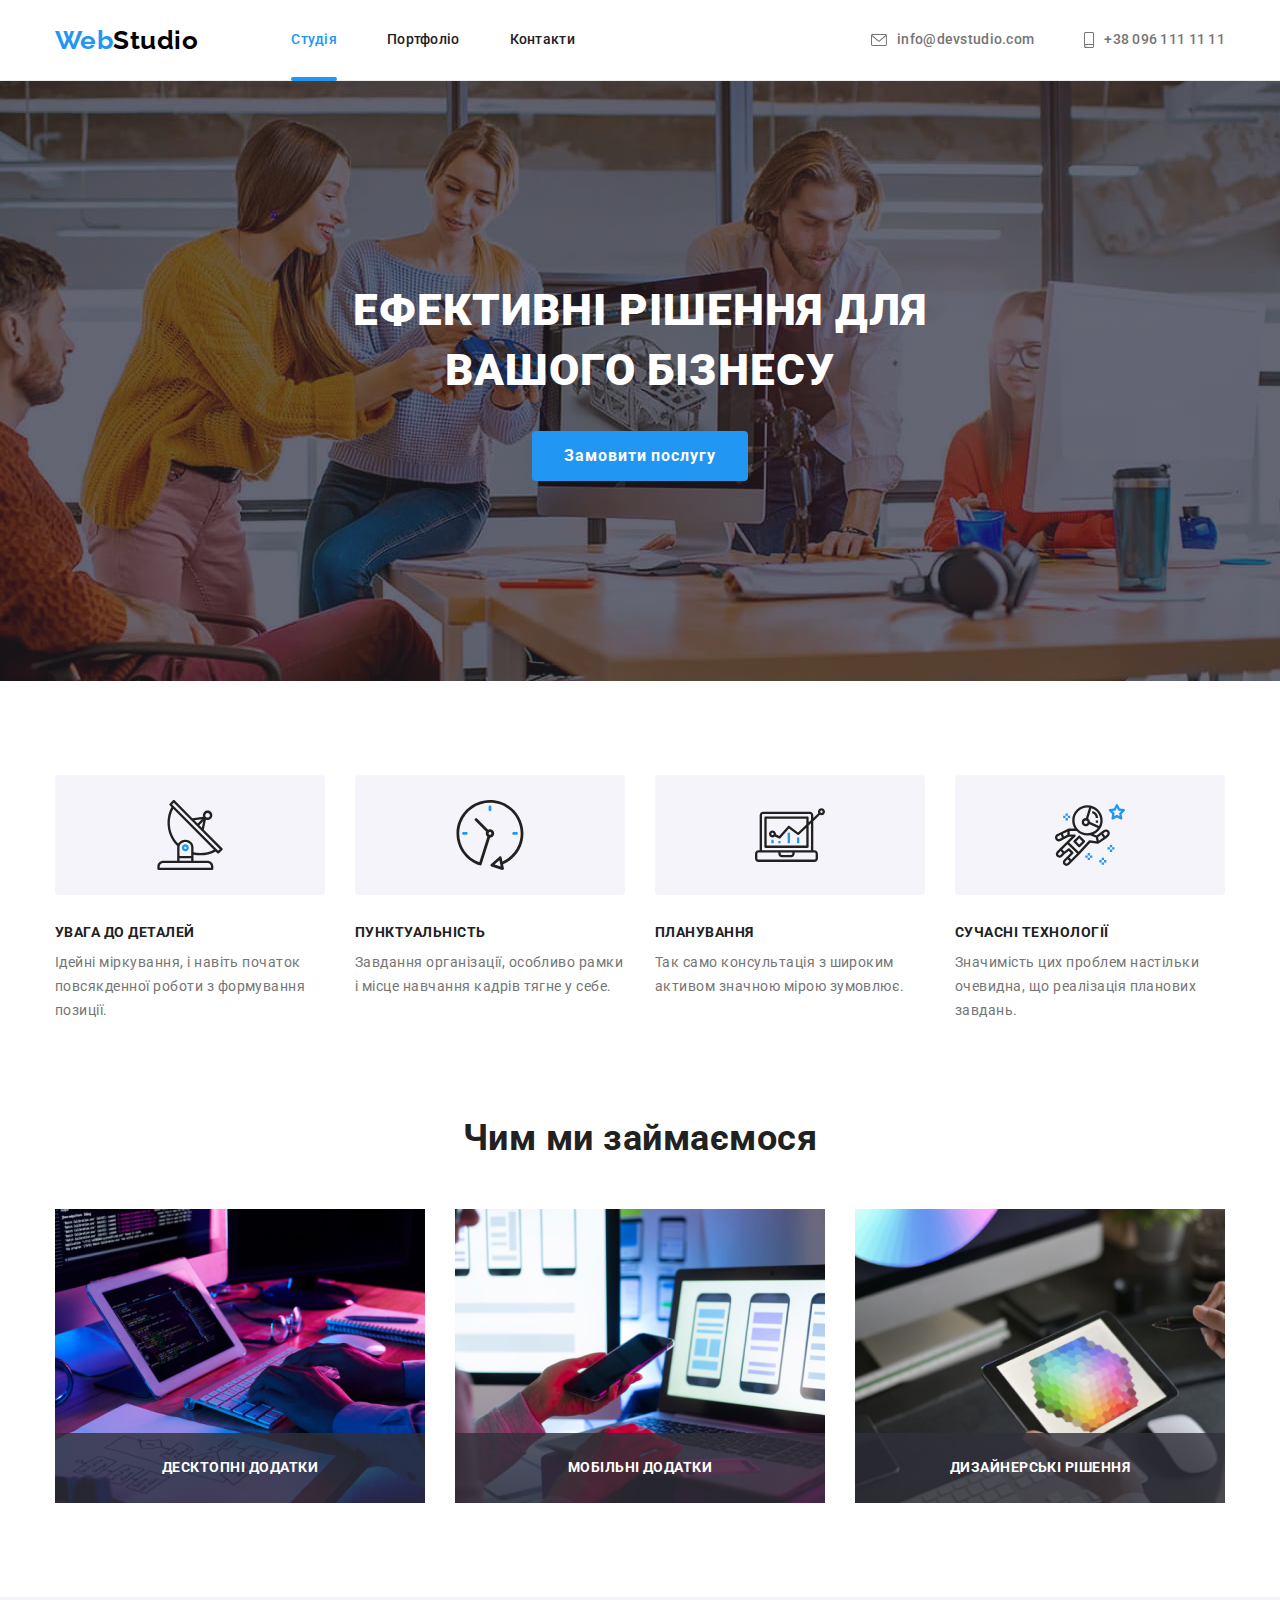
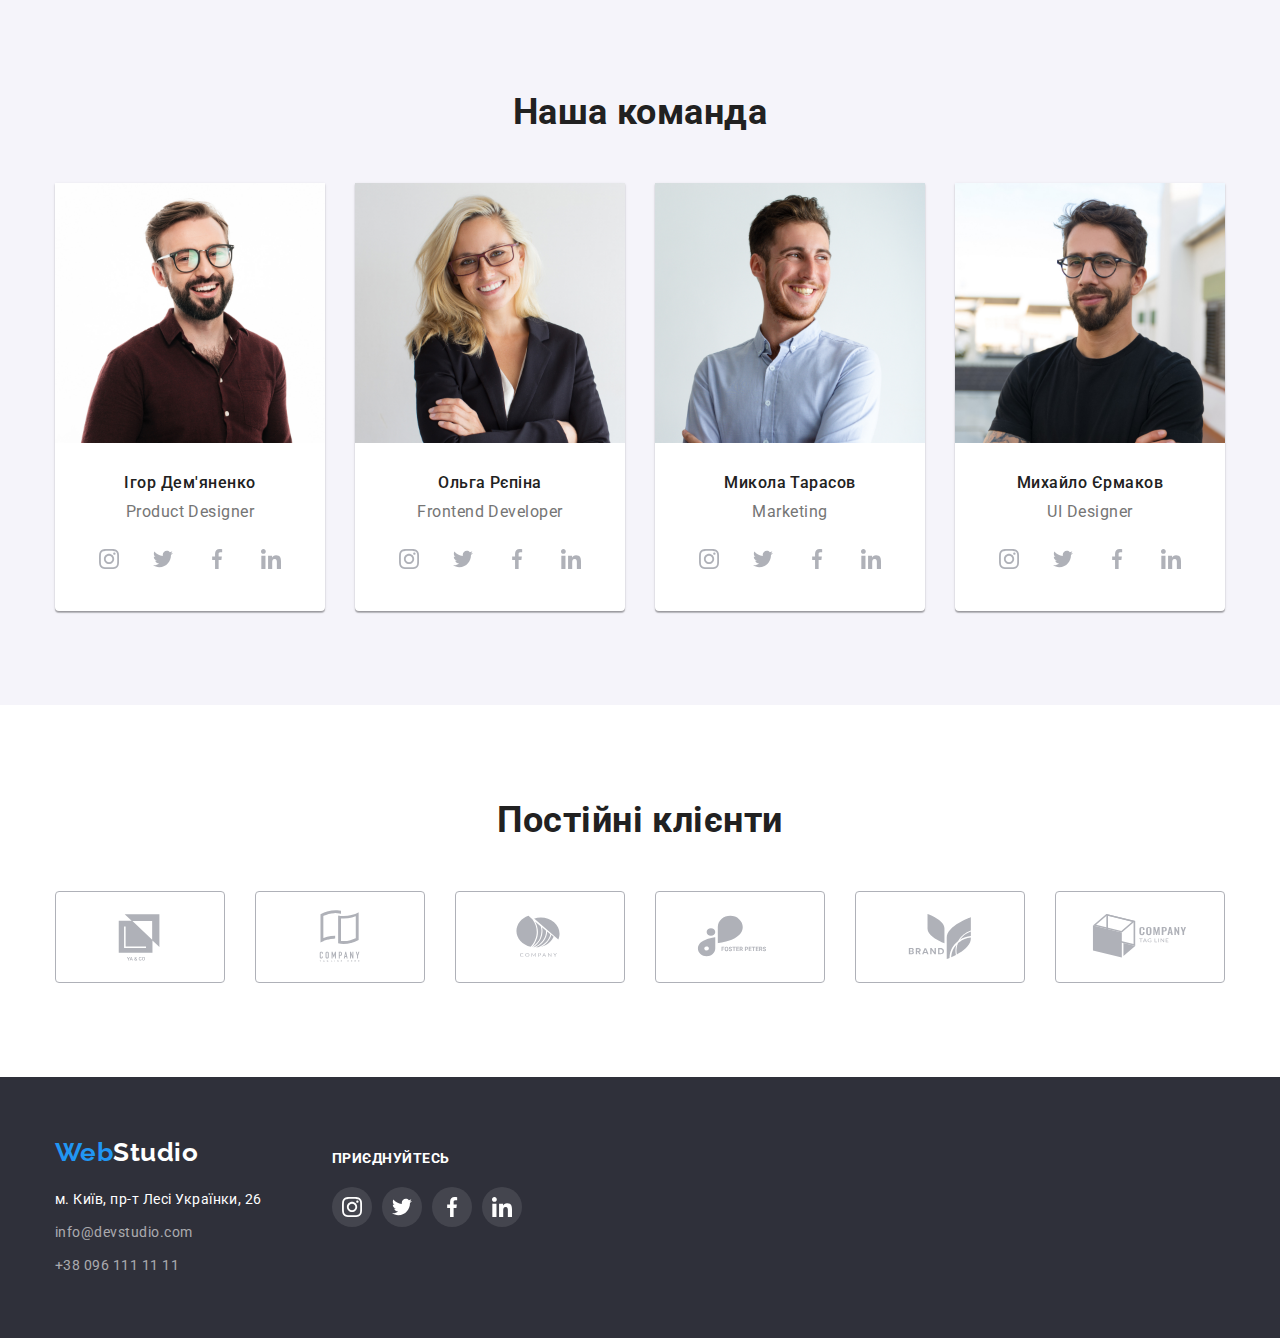
==== index.html @ 643f4c42 "Домашнє завдання 5" ====
<!DOCTYPE html>
<html lang="uk">
  <head>
    <meta charset="UTF-8" />
    <meta http-equiv="X-UA-Compatible" content="IE=edge" />
    <meta name="viewport" content="width=device-width, initial-scale=1.0" />
    <title>WebStudio</title>
    <link rel="preconnect" href="https://fonts.googleapis.com" />
    <link rel="preconnect" href="https://fonts.gstatic.com" crossorigin />
    <link
      href="https://fonts.googleapis.com/css2?family=Raleway:wght@700&family=Roboto:wght@400;500;700;900&display=swap"
      rel="stylesheet"
    />
    <link
      rel="stylesheet"
      href="https://cdnjs.cloudflare.com/ajax/libs/modern-normalize/1.1.0/modern-normalize.min.css"
    />
    <link rel="stylesheet" href="./css/styles.css" />
  </head>
  <body>
    <header class="main">
      <div class="container main-nav">
        <nav class="site-nav">
          <a href="./index.html" class="logo" lang="en">Web<span class="logo-part">Studio</span></a>

          <ul class="list nav">
            <li class="item"><a href="./index.html" class="link current">Студія</a></li>
            <li class="item"><a href="./portfolio.html" class="link">Портфоліо</a></li>
            <li class="item"><a href="" class="link">Контакти</a></li>
          </ul>
        </nav>
        <ul class="list info">
          <li class="item">
            <a href="mailto:" class="link">
              <svg class="icon-info" width="16px" height="12px">
                <use href="./images/symbol-defs.svg#envelope"></use>
              </svg>
              info@devstudio.com</a
            >
          </li>
          <li class="item">
            <a href="tel:" class="link">
              <svg class="icon-info" width="10px" height="16px">
                <use href="./images/symbol-defs.svg#smartphone"></use>
              </svg>
              +38 096 111 11 11</a
            >
          </li>
        </ul>
      </div>
    </header>

    <main>
      <section class="hero">
        <h1 class="title-hero">Ефективні рішення для вашого бізнесу</h1>
        <button type="button" class="primary-button" data-modal-open>Замовити послугу</button>
      </section>

      <div class="backdrop is-hidden" data-modal>
        <div class="modal">
          <div class="button-close">
            <button class="close" type="button" data-modal-close>
              <svg width="18px" height="18px">
                <use href="./images/symbol-defs.svg#close"></use>
              </svg>
            </button>
          </div>
        </div>
      </div>

      <section class="features section">
        <div class="container">
          <h2 class="title visually-hidden">Наші переваги</h2>
          <ul class="list features">
            <li class="item detailes">
              <div class="box-icon">
                <svg class="icon-features" width="70px" height="70px">
                  <use href="./images/symbol-defs.svg#details"></use>
                </svg>
              </div>

              <h3 class="features-title">Увага до деталей</h3>
              <p class="features-text">
                Ідейні міркування, і навіть початок повсякденної роботи з формування позиції.
              </p>
            </li>
            <li class="item punctuality">
              <div class="box-icon">
                <svg class="icon-features" width="70px" height="70px">
                  <use href="./images/symbol-defs.svg#punctuality"></use>
                </svg>
              </div>

              <h3 class="features-title">Пунктуальність</h3>
              <p class="features-text">
                Завдання організації, особливо рамки і місце навчання кадрів тягне у себе.
              </p>
            </li>
            <li class="item planning">
              <div class="box-icon">
                <svg class="icon-features" width="70px" height="70px">
                  <use href="./images/symbol-defs.svg#planning"></use>
                </svg>
              </div>
              <h3 class="features-title">Планування</h3>
              <p class="features-text">
                Так само консультація з широким активом значною мірою зумовлює.
              </p>
            </li>
            <li class="item technology">
              <div class="box-icon">
                <svg class="icon-features" width="70px" height="70px">
                  <use href="./images/symbol-defs.svg#technology"></use>
                </svg>
              </div>
              <h3 class="features-title">Сучасні технології</h3>
              <p class="features-text">
                Значимість цих проблем настільки очевидна, що реалізація планових завдань.
              </p>
            </li>
          </ul>
        </div>
      </section>

      <section class="work section">
        <div class="container">
          <h2 class="title">Чим ми займаємося</h2>
          <ul class="list work">
            <li class="item">
              <img src="./images/box_1.jpg" alt="Десктопні додатки" width="370" />
              <span class="work-text">Десктопні додатки</span>
            </li>
            <li class="item">
              <img src="./images/box_2.jpg" alt="Мобільні додатки" width="370" />
              <span class="work-text">Мобільні додатки</span>
            </li>
            <li class="item">
              <img src="./images/box_3.jpg" alt="Дизайнерські рішення" width="370" />
              <span class="work-text">Дизайнерські рішення</span>
            </li>
          </ul>
        </div>
      </section>

      <section class="team section">
        <div class="container">
          <h2 class="title">Наша команда</h2>
          <ul class="list team">
            <li class="item">
              <img src="./images/ihor.jpg" alt="Фото" width="270" />
              <h3 class="team-title">Ігор Дем'яненко</h3>
              <p lang="en" class="team-text">Product Designer</p>

              <ul class="list network">
                <li class="item-network">
                  <a class="link-network" href=""
                    ><svg class="icon-network" width="20px" height="20px">
                      <use href="./images/symbol-defs.svg#instagram"></use>
                    </svg>
                  </a>
                </li>
                <li class="item-network">
                  <a class="link-network" href=""
                    ><svg class="icon-network" width="20px" height="20px">
                      <use href="./images/symbol-defs.svg#twitter"></use>
                    </svg>
                  </a>
                </li>
                <li class="item-network">
                  <a class="link-network" href=""
                    ><svg class="icon-network" width="20px" height="20px">
                      <use href="./images/symbol-defs.svg#facebook"></use>
                    </svg>
                  </a>
                </li>
                <li class="item-network">
                  <a class="link-network" href=""
                    ><svg class="icon-network" width="20px" height="20px">
                      <use href="./images/symbol-defs.svg#linkedin"></use>
                    </svg>
                  </a>
                </li>
              </ul>
            </li>
            <li class="item">
              <img src="./images/olga.jpg" alt="Фото" width="270" />
              <h3 class="team-title">Ольга Рєпіна</h3>
              <p lang="en" class="team-text">Frontend Developer</p>
              <ul class="list network">
                <li class="item-network">
                  <a class="link-network" href=""
                    ><svg class="icon-network" width="20px" height="20px">
                      <use href="./images/symbol-defs.svg#instagram"></use>
                    </svg>
                  </a>
                </li>
                <li class="item-network">
                  <a class="link-network" href=""
                    ><svg class="icon-network" width="20px" height="20px">
                      <use href="./images/symbol-defs.svg#twitter"></use>
                    </svg>
                  </a>
                </li>
                <li class="item-network">
                  <a class="link-network" href=""
                    ><svg class="icon-network" width="20px" height="20px">
                      <use href="./images/symbol-defs.svg#facebook"></use>
                    </svg>
                  </a>
                </li>
                <li class="item-network">
                  <a class="link-network" href=""
                    ><svg class="icon-network" width="20px" height="20px">
                      <use href="./images/symbol-defs.svg#linkedin"></use>
                    </svg>
                  </a>
                </li>
              </ul>
            </li>
            <li class="item">
              <img src="./images/mykola.jpg" alt="Фото" width="270" />
              <h3 class="team-title">Микола Тарасов</h3>
              <p lang="en" class="team-text">Marketing</p>
              <ul class="list network">
                <li class="item-network">
                  <a class="link-network" href=""
                    ><svg class="icon-network" width="20px" height="20px">
                      <use href="./images/symbol-defs.svg#instagram"></use>
                    </svg>
                  </a>
                </li>
                <li class="item-network">
                  <a class="link-network" href=""
                    ><svg class="icon-network" width="20px" height="20px">
                      <use href="./images/symbol-defs.svg#twitter"></use>
                    </svg>
                  </a>
                </li>
                <li class="item-network">
                  <a class="link-network" href=""
                    ><svg class="icon-network" width="20px" height="20px">
                      <use href="./images/symbol-defs.svg#facebook"></use>
                    </svg>
                  </a>
                </li>
                <li class="item-network">
                  <a class="link-network" href=""
                    ><svg class="icon-network" width="20px" height="20px">
                      <use href="./images/symbol-defs.svg#linkedin"></use>
                    </svg>
                  </a>
                </li>
              </ul>
            </li>
            <li class="item">
              <img src="./images/mikhailo.jpg" alt="Фото" width="270" />
              <h3 class="team-title">Михайло Єрмаков</h3>
              <p lang="en" class="team-text">UI Designer</p>
              <ul class="list network">
                <li class="item-network">
                  <a class="link-network" href=""
                    ><svg class="icon-network" width="20px" height="20px">
                      <use href="./images/symbol-defs.svg#instagram"></use>
                    </svg>
                  </a>
                </li>
                <li class="item-network">
                  <a class="link-network" href=""
                    ><svg class="icon-network" width="20px" height="20px">
                      <use href="./images/symbol-defs.svg#twitter"></use>
                    </svg>
                  </a>
                </li>
                <li class="item-network">
                  <a class="link-network" href=""
                    ><svg class="icon-network" width="20px" height="20px">
                      <use href="./images/symbol-defs.svg#facebook"></use>
                    </svg>
                  </a>
                </li>
                <li class="item-network">
                  <a class="link-network" href=""
                    ><svg class="icon-network" width="20px" height="20px">
                      <use href="./images/symbol-defs.svg#linkedin"></use>
                    </svg>
                  </a>
                </li>
              </ul>
            </li>
          </ul>
        </div>
      </section>

      <section class="clients section">
        <div class="container">
          <h2 class="title">Постійні клієнти</h2>
          <ul class="list clients">
            <li class="item clients">
              <a href="" class="link clients">
                <svg class="icon-client" width="106px" height="60px">
                  <use href="./images/symbol-defs.svg#logo-ya"></use></svg
              ></a>
            </li>
            <li class="item clients">
              <a href="" class="link clients">
                <svg class="icon-client" width="106px" height="60px">
                  <use href="./images/symbol-defs.svg#logo-tag"></use></svg
              ></a>
            </li>
            <li class="item clients">
              <a href="" class="link clients">
                <svg class="icon-client" width="106px" height="60px">
                  <use href="./images/symbol-defs.svg#logo-company"></use></svg
              ></a>
            </li>
            <li class="item clients">
              <a href="" class="link clients">
                <svg class="icon-client" width="106px" height="60px">
                  <use href="./images/symbol-defs.svg#logo-foster"></use></svg
              ></a>
            </li>
            <li class="item clients">
              <a href="" class="link clients">
                <svg class="icon-client" width="106px" height="60px">
                  <use href="./images/symbol-defs.svg#logo-brand"></use></svg
              ></a>
            </li>
            <li class="item clients">
              <a href="" class="link clients">
                <svg class="icon-client" width="106px" height="60px">
                  <use href="./images/symbol-defs.svg#logo-comp-tag"></use></svg
              ></a>
            </li>
          </ul>
        </div>
      </section>
    </main>

    <footer class="page-footer">
      <div class="container">
        <div class="footer-container">
          <div class="adress-container">
            <div class="box">
              <a href="./index.html" class="logo" lang="en"
                >Web<span class="logo-footer">Studio</span></a
              >
            </div>
            <address>
              <ul class="list adress">
                <li class="item">
                  <a
                    href="https://goo.gl/maps/CPtrU1FHBa2aNyZL9"
                    target="_blank"
                    rel="noopener noreferrer nofollow"
                    class="link-adress"
                    >м. Київ, пр-т Лесі Українки, 26
                  </a>
                </li>
                <li class="item">
                  <a href="mailto:" class="link-footer">info@devstudio.com</a>
                </li>
                <li class="item">
                  <a href="tel:" class="link-footer tel">+38 096 111 11 11</a>
                </li>
              </ul>
            </address>
          </div>

          <div class="join-container">
            <span class="join-text">Приєднуйтесь</span>

            <ul class="list join">
              <li class="item-join">
                <a class="link-join" href=""
                  ><svg class="icon-join" width="20px" height="20px">
                    <use href="./images/symbol-defs.svg#instagram"></use>
                  </svg>
                </a>
              </li>
              <li class="item-join">
                <a class="link-join" href=""
                  ><svg class="icon-join" width="20px" height="20px">
                    <use href="./images/symbol-defs.svg#twitter"></use>
                  </svg>
                </a>
              </li>
              <li class="item-join">
                <a class="link-join" href=""
                  ><svg class="icon-join" width="20px" height="20px">
                    <use href="./images/symbol-defs.svg#facebook"></use>
                  </svg>
                </a>
              </li>
              <li class="item-join">
                <a class="link-join" href=""
                  ><svg class="icon-join" width="20px" height="20px">
                    <use href="./images/symbol-defs.svg#linkedin"></use>
                  </svg>
                </a>
              </li>
            </ul>
          </div>
        </div>
      </div>
    </footer>
    <script src="./js/modal.js"></script>
  </body>
</html>
---- css/styles.css ----
:root {
  --prymary-text-color: #757575;
  --title-text-color: #212121;
  --accent-color: #2196f3;
  --white-text-color: #ffffff;
  --prymary-background-color: #ffffff;
  --dark-background-color: #2f303a;
  --team-background-color: #f5f4fa;
  --hero-background-color: #c4c4c4;
  --logo-color: #afb1b8;
}

body {
  background-color: var(--prymary-background-color);
  color: var(--prymary-text-color);
  font-family: Roboto, sans-serif;
  letter-spacing: 0.03em;
}
h1,
h2,
h3,
p,
ul {
  margin: 0;
  padding: 0;
}

img {
  display: block;
  max-width: 100%;
  height: auto;
}

.list {
  list-style: none;
  padding: 0;
  margin: 0;
}

.container {
  width: 1200px;
  padding-left: 15px;
  padding-right: 15px;
  margin-left: auto;
  margin-right: auto;
}

.visually-hidden {
  position: absolute;
  white-space: nowrap;
  width: 1px;
  height: 1px;
  overflow: hidden;
  border: 0;
  padding: 0;
  clip: rect(0 0 0 0);
  clip-path: inset(50%);
  margin: -1px;
}
.link {
  text-decoration: none;
}

/* Header */

.main {
  border-bottom: 1px solid #ececec;
}

.logo,
.logo-part,
.logo-footer {
  font-family: Raleway, sans-serif;
  font-weight: 700;
  font-size: 26px;
  line-height: 1.19;
  text-decoration: none;
}

.logo {
  color: var(--accent-color);
}

.logo-part {
  color: #000000;
}

.container.main-nav {
  display: flex;
  align-items: center;
  justify-content: space-between;
}

.site-nav {
  display: flex;
  align-items: center;
}

.section {
  padding-top: 94px;
  padding-bottom: 94px;
}

.list.nav {
  display: flex;
  margin-left: 93px;
}

.list.nav .item:not(:last-child) {
  margin-right: 50px;
}

.list.nav .link {
  display: block;
  padding-top: 32px;
  padding-bottom: 32px;
}

.list.info {
  display: flex;
}

.list.info .item + .item {
  margin-left: 50px;
}

.list.info .link {
  display: inline-flex;
  align-items: center;
  padding-top: 32px;
  padding-bottom: 32px;
  color: var(--prymary-text-color);
}

.site-nav .link,
.info .link {
  letter-spacing: 0.02em;
  font-weight: 500;
  font-size: 14px;
  line-height: 1.14;
  transition: color 250ms cubic-bezier(0.4, 0, 0.2, 1);
}

.site-nav .link {
  display: flex;
  color: var(--title-text-color);
  align-items: center;
}

.site-nav .link:hover,
.site-nav .link:focus {
  color: var(--accent-color);
}

.site-nav .link.current {
  color: var(--accent-color);
}

.list.nav > .item {
  position: relative;
}
.link.current::after {
  content: '';
  position: absolute;
  width: 100%;
  height: 4px;
  left: 0;
  bottom: -1px;
  background: #2196f3;
  border-radius: 2px;
}

.info .link:hover,
.info .link:focus {
  color: var(--accent-color);
}
.icon-info {
  margin-right: 10px;
  fill: #757575;
  fill: currentColor;
}

/* Hero */

.hero {
  height: 600px;
  max-width: 1600px;
  margin-left: auto;
  margin-right: auto;
  padding-top: 200px;
  padding-bottom: 200px;
  background-color: var(--hero-background-color);
  background-image: linear-gradient(to right, rgba(47, 48, 58, 0.4), rgba(47, 48, 58, 0.4)),
    url(../images/solutions.jpg);
  background-size: cover;
  background-repeat: no-repeat;
  background-position: center;
  background-color: var(--hero-background-color);

  color: var(--white-text-color);
  letter-spacing: 0.06em;
  text-align: center;
}

.title-hero {
  width: 696px;
  margin: 0 auto 30px;

  font-weight: 900;
  font-size: 44px;
  line-height: 1.36;
  text-transform: uppercase;
}

.primary-button {
  min-width: 216px;
  padding: 10px 32px;

  display: inline-block;
  background-color: var(--accent-color);
  color: var(--white-text-color);
  font-family: Roboto;
  letter-spacing: 0.06em;
  font-weight: 700;
  font-size: 16px;
  line-height: 1.88;
  cursor: pointer;
  align-items: center;
  border-radius: 4px;
  border: none;
  transition: background-color 250ms cubic-bezier(0.4, 0, 0.2, 1);
}

.primary-button:hover,
.primary-button:focus {
  background-color: #188ce8;
}
/* Модальне вікно */
.backdrop {
  position: fixed;
  top: 0;
  left: 0;
  width: 100%;
  height: 100%;

  background: rgba(0, 0, 0, 0.2);
  z-index: 1;

  opacity: 1;
  transition: opacity 250ms cubic-bezier(0.4, 0, 0.2, 1);
}

.backdrop.is-hidden {
  opacity: 0;
  pointer-events: none;
  visibility: hidden;
}
.modal {
  position: absolute;
  width: 528px;
  height: 581px;
  top: 50%;
  left: 50%;

  background: var(--prymary-background-color);
  box-shadow: 0px 1px 3px rgba(0, 0, 0, 0.12), 0px 1px 1px rgba(0, 0, 0, 0.14),
    0px 2px 1px rgba(0, 0, 0, 0.2);
  border-radius: 4px;

  transform: translate(-50%, -50%) scale(1);
  transition: transform 250ms cubic-bezier(0.4, 0, 0.2, 1);
}

.backdrop.is-hidden .modal {
  transform: translate(-50%, -50%) scale(0.7);
}

.button-close {
  display: flex;
  justify-content: flex-end;
  margin-top: 8px;

  margin-right: 8px;
}
.close {
  display: flex;
  align-items: center;
  justify-content: center;
  width: 30px;
  height: 30px;
  background: var(--prymary-background-color);
  border: 1px solid rgba(0, 0, 0, 0.1);
  border-radius: 50%;
}

/* Наші переваги */

.box-icon {
  display: flex;
  align-items: center;
  justify-content: center;
  width: 270px;
  height: 120px;

  margin-bottom: 30px;
  background: var(--team-background-color);
  border-radius: 4px;
}

.features.section {
  padding-bottom: 0;
}

.list.features {
  display: flex;
}
.list.features .item:not(:last-child) {
  margin-right: 30px;
}

.title {
  margin-top: 0;
  margin-bottom: 50px;

  color: var(--title-text-color);
  font-size: 36px;
  line-height: 1.17;
  text-align: center;
}

.features-title {
  margin-top: 0;
  margin-bottom: 10px;

  color: var(--title-text-color);
  font-size: 14px;
  line-height: 1.14;
  text-transform: uppercase;
}

.features-text {
  margin: 0;

  color: var(--prymary-text-color);
  font-size: 14px;
  line-height: 1.71;
}

/* Чим ми займаємося */

.list.work {
  display: flex;
}

.list.work .item {
  display: flex;
  position: relative;
}

.list.work .item:not(:last-child) {
  margin-right: 30px;
}

.work-text {
  display: flex;
  align-items: center;
  justify-content: center;

  position: absolute;
  height: 70px;
  width: 100%;
  background: rgba(47, 48, 58, 0.8);
  bottom: 0;

  font-weight: 700;
  font-size: 14px;
  line-height: 1.14;
  text-align: center;
  text-transform: uppercase;
  color: var(--white-text-color);
}

/* Наша команда */

.team {
  background-color: var(--team-background-color);
}

.team-title {
  padding-top: 30px;
  margin-bottom: 10px;

  color: var(--title-text-color);
  font-weight: 500;
  font-size: 16px;
  line-height: 1.19;
  text-align: center;
}

.team-text {
  margin-bottom: 16px;

  color: var(--prymary-text-color);
  font-size: 16px;
  line-height: 1.19;
  text-align: center;
}

.list.team {
  display: flex;
}

.list.team .item {
  background-color: var(--prymary-background-color);
  box-shadow: 0px 1px 3px rgba(0, 0, 0, 0.12), 0px 1px 1px rgba(0, 0, 0, 0.14),
    0px 2px 1px rgba(0, 0, 0, 0.2);
  border-radius: 0px 0px 4px 4px;
}

.list.team .item:not(:last-child) {
  margin-right: 30px;
}
.list.network {
  display: flex;
  justify-content: center;
  align-items: center;
  padding-bottom: 30px;
}
.link-network {
  display: flex;
  align-items: center;
  justify-content: center;
  width: 44px;
  height: 44px;
  fill: var(--logo-color);
  border-radius: 50%;
  transition: background-color 250ms cubic-bezier(0.4, 0, 0.2, 1),
    fill 250ms cubic-bezier(0.4, 0, 0.2, 1);
}

.link-network:hover,
.link-network:focus {
  background-color: var(--accent-color);
  fill: var(--prymary-background-color);
}

.item-network:not(:last-child) {
  margin-right: 10px;
}

/* Постійні клієнти */

.list.clients {
  display: flex;
  justify-content: space-between;
  align-items: center;
}

.link.clients {
  display: flex;
  align-items: center;
  justify-content: center;
  width: 170px;
  height: 92px;
  border-radius: 4px;
  border: 1px solid #afb1b8;
  fill: #afb1b8;
  transition: border-color 250ms cubic-bezier(0.4, 0, 0.2, 1),
    fill 250ms cubic-bezier(0.4, 0, 0.2, 1);
}

.link.clients:hover,
.link.clients:focus {
  border-color: var(--accent-color);
  fill: var(--accent-color);
}

.item.clients:not(:last-child) {
  margin-right: 30px;
}

/* Футер */

.box {
  margin-bottom: 20px;
}

.page-footer {
  background-color: var(--dark-background-color);
  padding-bottom: 60px;
  padding-top: 60px;
}

.logo-footer {
  color: #ffffff;
  font-family: Raleway, sans-serif;
}

.link-adress {
  color: #ffffff;
  font-style: normal;
  text-decoration: none;
  font-size: 14px;
  line-height: 1.71;
  transition: color 250ms cubic-bezier(0.4, 0, 0.2, 1);
}

.link-adress:hover,
.link-adress:focus {
  color: var(--accent-color);
}

.link-footer {
  color: rgba(255, 255, 255, 0.6);
  font-style: normal;
  text-decoration: none;
  font-size: 14px;
  line-height: 1.71;
  transition: color 250ms cubic-bezier(0.4, 0, 0.2, 1);
}

.link-footer:hover,
.link-footer:focus {
  color: var(--accent-color);
}
.list.adress > .item {
  margin-bottom: 9px;
}

.list.adress > .item:last-child {
  margin-bottom: 0;
}

.footer-container {
  display: flex;
}
.adress-container {
  margin-right: 70px;
}

.join-container {
  padding-top: 12px;
}
.join-text {
  display: inline-block;
  margin-bottom: 20px;
  line-height: 1.14;
  font-weight: 700;
  font-size: 14px;

  text-transform: uppercase;
  color: var(--white-text-color);
}
.list.join {
  display: flex;
  justify-content: space-between;
}

.link-join {
  display: flex;
  align-items: center;
  justify-content: center;
  width: 40px;
  height: 40px;
  background-color: rgba(255, 255, 255, 0.1);
  border-radius: 50%;
  transition: background-color 250ms cubic-bezier(0.4, 0, 0.2, 1);
}

.link-join:hover,
.link-join:focus {
  background-color: var(--accent-color);
}
.item-join:not(:last-child) {
  margin-right: 10px;
}

.icon-join {
  fill: var(--prymary-background-color);
}
/* Портфоліо*/

.portfolio-button {
  padding: 6px 22px;
  color: var(--title-text-color);
  background-color: var(--team-background-color);
  font-family: Roboto;
  font-weight: 500;
  font-size: 16px;
  line-height: 1.62;
  letter-spacing: 0.03em;
  cursor: pointer;
  border-radius: 4px;
  border: 1px solid transparent;
  text-align: center;
  transition: background-color 250ms cubic-bezier(0.4, 0, 0.2, 1),
    color 250ms cubic-bezier(0.4, 0, 0.2, 1), box-shadow 250ms cubic-bezier(0.4, 0, 0.2, 1);
}

.portfolio-button:hover,
.portfolio-button:focus {
  color: var(--white-text-color);
  background-color: var(--accent-color);
  box-shadow: 0px 3px 1px rgba(0, 0, 0, 0.1), 0px 1px 2px rgba(0, 0, 0, 0.08),
    0px 2px 2px rgba(0, 0, 0, 0.12);
}

.portfolio-button.all {
  padding: 6px 25px;
}

.thumb-portfolio {
  position: relative;
  overflow: hidden;
}

.overlay {
  position: absolute;
  top: 0;
  left: 0;
  width: 100%;
  height: 100%;

  background-color: rgba(33, 150, 243, 0.9);

  transform: translateY(101%);
  transition: transform 250ms cubic-bezier(0.4, 0, 0.2, 1);
}

.overlay-text {
  position: absolute;
  top: 0;
  left: 0;
  width: 100%;
  height: 100%;

  padding: 63px 24px;
  font-weight: 400;
  font-size: 18px;
  line-height: 1.56;

  color: var(--white-text-color);
}

.link-portfolio:hover .overlay {
  transform: translateY(0);
}

.portfolio-title {
  margin-bottom: 4px;

  color: var(--title-text-color);
  letter-spacing: 0.06em;
  font-size: 18px;
  line-height: 2;
}
.portfolio-text {
  color: var(--prymary-text-color);
  font-size: 16px;
  line-height: 1.88;
}

.list.button {
  display: flex;
  justify-content: center;
  margin-bottom: 50px;
}

.list.button .item:not(:last-child) {
  margin-right: 8px;
}

.list.sample {
  display: flex;
  flex-wrap: wrap;
}

.list.sample > .item {
  display: flex;
  margin-right: 30px;
  margin-bottom: 30px;
}

.list.sample > .item:nth-child(3n) {
  margin-right: 0;
}

.list.sample > .item:nth-last-child(-n + 3) {
  margin-bottom: 0;
}

.container-card {
  padding: 20px 24px;
  border-bottom: 1px solid #eeeeee;
  border-left: 1px solid #eeeeee;
  border-right: 1px solid #eeeeee;
}

.link-portfolio {
  transition: box-shadow 250ms cubic-bezier(0.4, 0, 0.2, 1);
}

.link-portfolio:hover,
.link-portfolio:focus {
  box-shadow: 0px 1px 1px rgba(0, 0, 0, 0.12), 0px 4px 4px rgba(0, 0, 0, 0.06),
    1px 4px 6px rgba(0, 0, 0, 0.16);
}
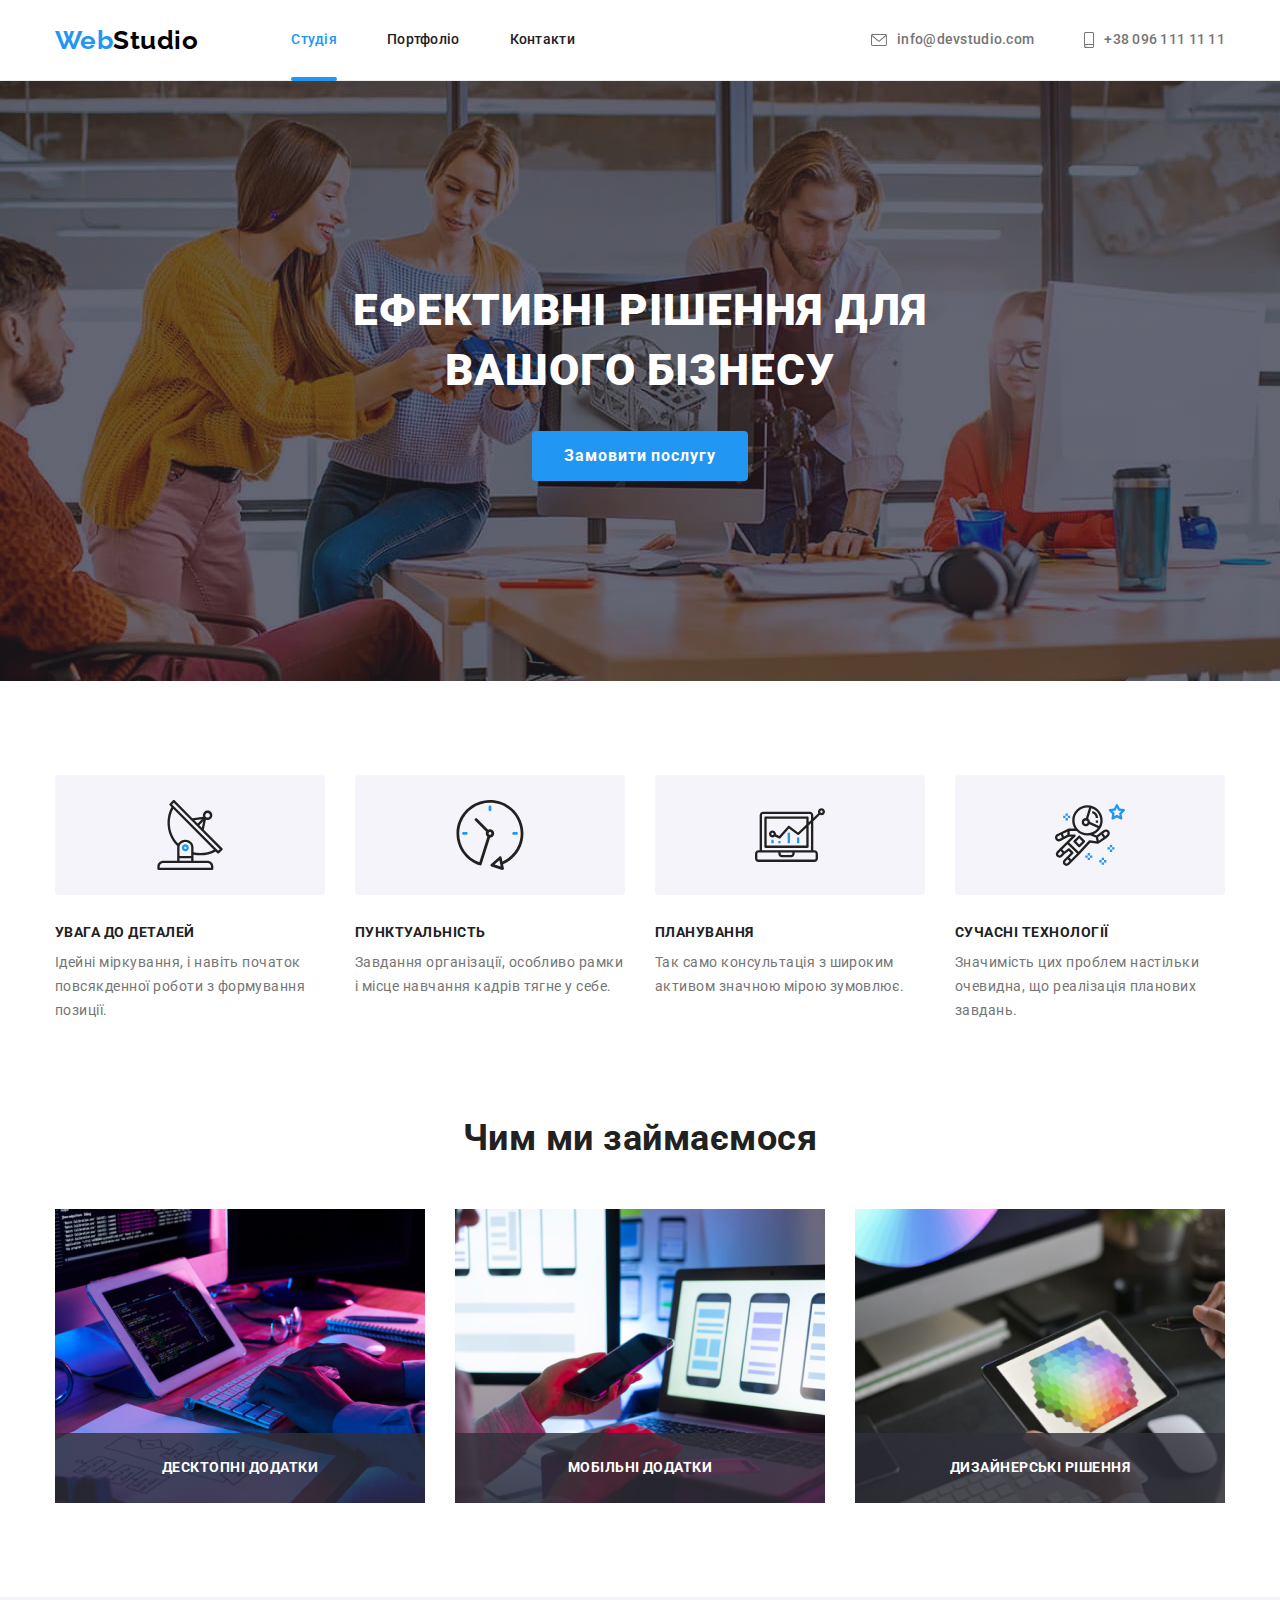
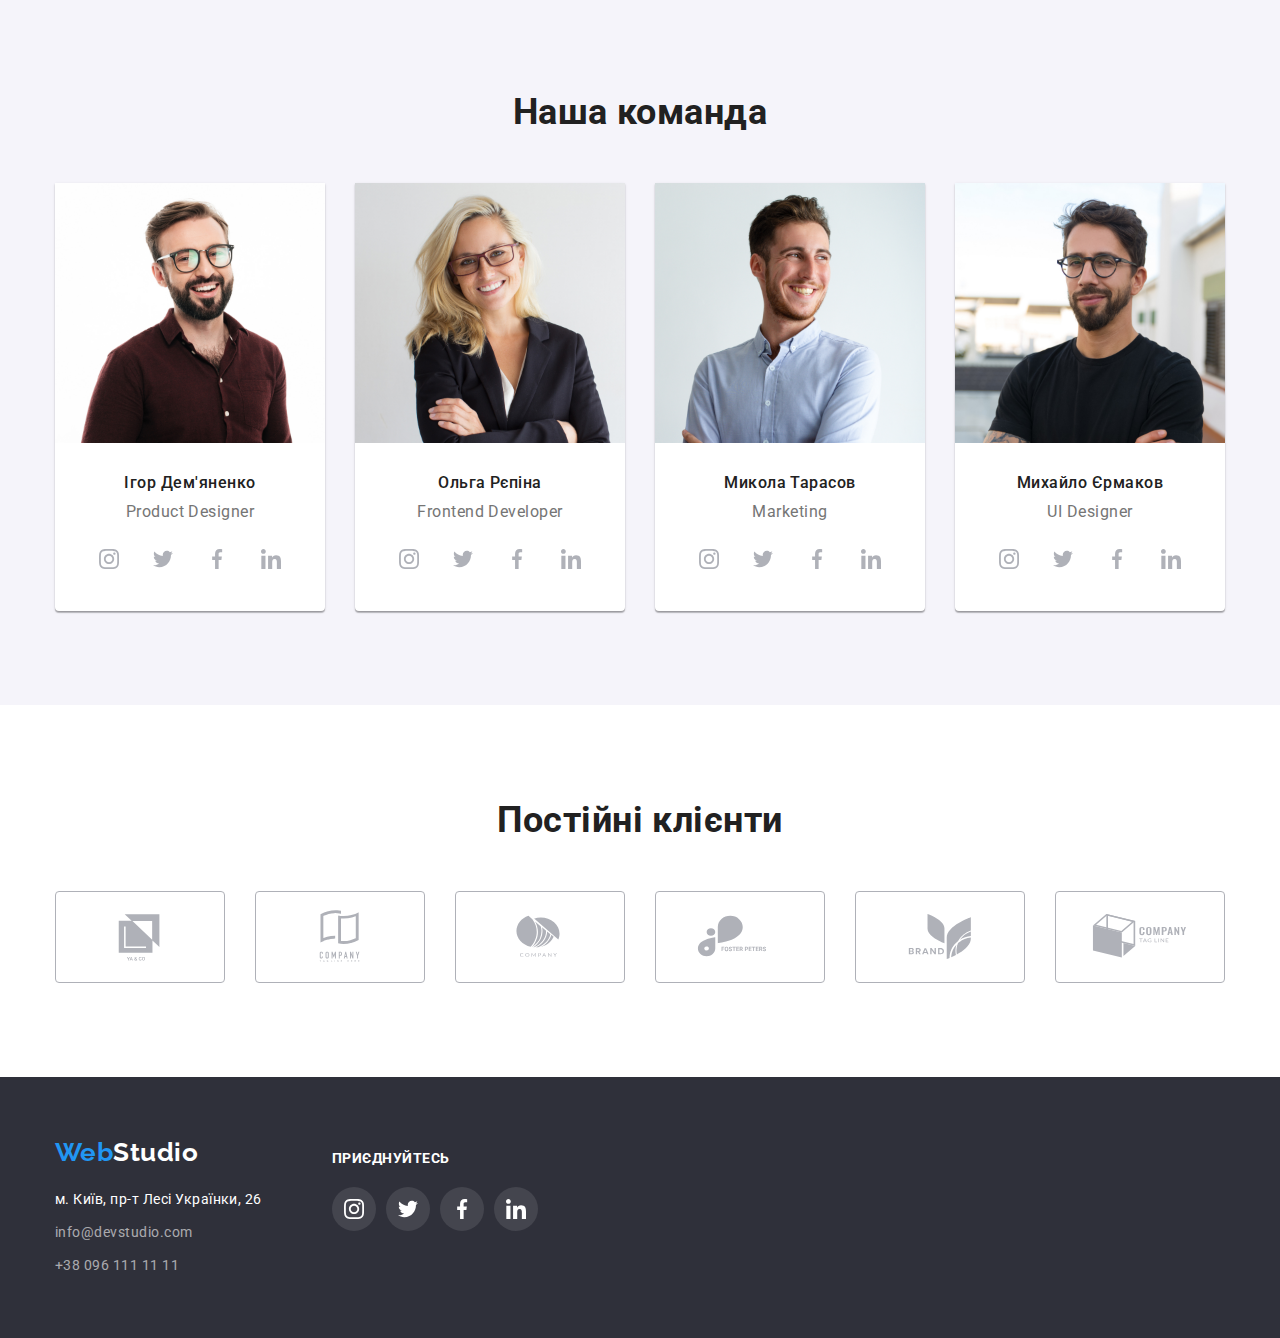
==== commit 3c3f5721: "Виправлення" ====
--- a/index.html
+++ b/index.html
@@ -26,7 +26,7 @@
           <ul class="list nav">
             <li class="item"><a href="./index.html" class="link current">Студія</a></li>
             <li class="item"><a href="./portfolio.html" class="link">Портфоліо</a></li>
-            <li class="item"><a href="" class="link">Контакти</a></li>
+            <li class="item"><a href="#" class="link">Контакти</a></li>
           </ul>
         </nav>
         <ul class="list info">
@@ -153,28 +153,28 @@
 
               <ul class="list network">
                 <li class="item-network">
-                  <a class="link-network" href=""
+                  <a class="link-network" href="#"
                     ><svg class="icon-network" width="20px" height="20px">
                       <use href="./images/symbol-defs.svg#instagram"></use>
                     </svg>
                   </a>
                 </li>
                 <li class="item-network">
-                  <a class="link-network" href=""
+                  <a class="link-network" href="#"
                     ><svg class="icon-network" width="20px" height="20px">
                       <use href="./images/symbol-defs.svg#twitter"></use>
                     </svg>
                   </a>
                 </li>
                 <li class="item-network">
-                  <a class="link-network" href=""
+                  <a class="link-network" href="#"
                     ><svg class="icon-network" width="20px" height="20px">
                       <use href="./images/symbol-defs.svg#facebook"></use>
                     </svg>
                   </a>
                 </li>
                 <li class="item-network">
-                  <a class="link-network" href=""
+                  <a class="link-network" href="#"
                     ><svg class="icon-network" width="20px" height="20px">
                       <use href="./images/symbol-defs.svg#linkedin"></use>
                     </svg>
@@ -188,28 +188,28 @@
               <p lang="en" class="team-text">Frontend Developer</p>
               <ul class="list network">
                 <li class="item-network">
-                  <a class="link-network" href=""
+                  <a class="link-network" href="#"
                     ><svg class="icon-network" width="20px" height="20px">
                       <use href="./images/symbol-defs.svg#instagram"></use>
                     </svg>
                   </a>
                 </li>
                 <li class="item-network">
-                  <a class="link-network" href=""
+                  <a class="link-network" href="#"
                     ><svg class="icon-network" width="20px" height="20px">
                       <use href="./images/symbol-defs.svg#twitter"></use>
                     </svg>
                   </a>
                 </li>
                 <li class="item-network">
-                  <a class="link-network" href=""
+                  <a class="link-network" href="#"
                     ><svg class="icon-network" width="20px" height="20px">
                       <use href="./images/symbol-defs.svg#facebook"></use>
                     </svg>
                   </a>
                 </li>
                 <li class="item-network">
-                  <a class="link-network" href=""
+                  <a class="link-network" href="#"
                     ><svg class="icon-network" width="20px" height="20px">
                       <use href="./images/symbol-defs.svg#linkedin"></use>
                     </svg>
@@ -223,28 +223,28 @@
               <p lang="en" class="team-text">Marketing</p>
               <ul class="list network">
                 <li class="item-network">
-                  <a class="link-network" href=""
+                  <a class="link-network" href="#"
                     ><svg class="icon-network" width="20px" height="20px">
                       <use href="./images/symbol-defs.svg#instagram"></use>
                     </svg>
                   </a>
                 </li>
                 <li class="item-network">
-                  <a class="link-network" href=""
+                  <a class="link-network" href="#"
                     ><svg class="icon-network" width="20px" height="20px">
                       <use href="./images/symbol-defs.svg#twitter"></use>
                     </svg>
                   </a>
                 </li>
                 <li class="item-network">
-                  <a class="link-network" href=""
+                  <a class="link-network" href="#"
                     ><svg class="icon-network" width="20px" height="20px">
                       <use href="./images/symbol-defs.svg#facebook"></use>
                     </svg>
                   </a>
                 </li>
                 <li class="item-network">
-                  <a class="link-network" href=""
+                  <a class="link-network" href="#"
                     ><svg class="icon-network" width="20px" height="20px">
                       <use href="./images/symbol-defs.svg#linkedin"></use>
                     </svg>
@@ -258,28 +258,28 @@
               <p lang="en" class="team-text">UI Designer</p>
               <ul class="list network">
                 <li class="item-network">
-                  <a class="link-network" href=""
+                  <a class="link-network" href="#"
                     ><svg class="icon-network" width="20px" height="20px">
                       <use href="./images/symbol-defs.svg#instagram"></use>
                     </svg>
                   </a>
                 </li>
                 <li class="item-network">
-                  <a class="link-network" href=""
+                  <a class="link-network" href="#"
                     ><svg class="icon-network" width="20px" height="20px">
                       <use href="./images/symbol-defs.svg#twitter"></use>
                     </svg>
                   </a>
                 </li>
                 <li class="item-network">
-                  <a class="link-network" href=""
+                  <a class="link-network" href="#"
                     ><svg class="icon-network" width="20px" height="20px">
                       <use href="./images/symbol-defs.svg#facebook"></use>
                     </svg>
                   </a>
                 </li>
                 <li class="item-network">
-                  <a class="link-network" href=""
+                  <a class="link-network" href="#"
                     ><svg class="icon-network" width="20px" height="20px">
                       <use href="./images/symbol-defs.svg#linkedin"></use>
                     </svg>
@@ -296,37 +296,37 @@
           <h2 class="title">Постійні клієнти</h2>
           <ul class="list clients">
             <li class="item clients">
-              <a href="" class="link clients">
+              <a href="#" class="link clients">
                 <svg class="icon-client" width="106px" height="60px">
                   <use href="./images/symbol-defs.svg#logo-ya"></use></svg
               ></a>
             </li>
             <li class="item clients">
-              <a href="" class="link clients">
+              <a href="#" class="link clients">
                 <svg class="icon-client" width="106px" height="60px">
                   <use href="./images/symbol-defs.svg#logo-tag"></use></svg
               ></a>
             </li>
             <li class="item clients">
-              <a href="" class="link clients">
+              <a href="#" class="link clients">
                 <svg class="icon-client" width="106px" height="60px">
                   <use href="./images/symbol-defs.svg#logo-company"></use></svg
               ></a>
             </li>
             <li class="item clients">
-              <a href="" class="link clients">
+              <a href="#" class="link clients">
                 <svg class="icon-client" width="106px" height="60px">
                   <use href="./images/symbol-defs.svg#logo-foster"></use></svg
               ></a>
             </li>
             <li class="item clients">
-              <a href="" class="link clients">
+              <a href="#" class="link clients">
                 <svg class="icon-client" width="106px" height="60px">
                   <use href="./images/symbol-defs.svg#logo-brand"></use></svg
               ></a>
             </li>
             <li class="item clients">
-              <a href="" class="link clients">
+              <a href="#" class="link clients">
                 <svg class="icon-client" width="106px" height="60px">
                   <use href="./images/symbol-defs.svg#logo-comp-tag"></use></svg
               ></a>
@@ -371,28 +371,28 @@
 
             <ul class="list join">
               <li class="item-join">
-                <a class="link-join" href=""
+                <a class="link-join" href="#"
                   ><svg class="icon-join" width="20px" height="20px">
                     <use href="./images/symbol-defs.svg#instagram"></use>
                   </svg>
                 </a>
               </li>
               <li class="item-join">
-                <a class="link-join" href=""
+                <a class="link-join" href="#"
                   ><svg class="icon-join" width="20px" height="20px">
                     <use href="./images/symbol-defs.svg#twitter"></use>
                   </svg>
                 </a>
               </li>
               <li class="item-join">
-                <a class="link-join" href=""
+                <a class="link-join" href="#"
                   ><svg class="icon-join" width="20px" height="20px">
                     <use href="./images/symbol-defs.svg#facebook"></use>
                   </svg>
                 </a>
               </li>
               <li class="item-join">
-                <a class="link-join" href=""
+                <a class="link-join" href="#"
                   ><svg class="icon-join" width="20px" height="20px">
                     <use href="./images/symbol-defs.svg#linkedin"></use>
                   </svg>
--- a/css/styles.css
+++ b/css/styles.css
@@ -236,6 +236,7 @@
   background-color: #188ce8;
 }
 /* Модальне вікно */
+
 .backdrop {
   position: fixed;
   top: 0;
@@ -247,7 +248,10 @@
   z-index: 1;
 
   opacity: 1;
-  transition: opacity 250ms cubic-bezier(0.4, 0, 0.2, 1);
+  visibility: visible;
+
+  transition: opacity 250ms cubic-bezier(0.4, 0, 0.2, 1),
+    visibility 250ms cubic-bezier(0.4, 0, 0.2, 1);
 }
 
 .backdrop.is-hidden {
@@ -560,8 +564,8 @@
   display: flex;
   align-items: center;
   justify-content: center;
-  width: 40px;
-  height: 40px;
+  width: 44px;
+  height: 44px;
   background-color: rgba(255, 255, 255, 0.1);
   border-radius: 50%;
   transition: background-color 250ms cubic-bezier(0.4, 0, 0.2, 1);
@@ -642,7 +646,7 @@
   color: var(--white-text-color);
 }
 
-.link-portfolio:hover .overlay {
+.link.portfolio:hover .overlay {
   transform: translateY(0);
 }
 
@@ -696,12 +700,12 @@
   border-right: 1px solid #eeeeee;
 }
 
-.link-portfolio {
+.link.portfolio {
   transition: box-shadow 250ms cubic-bezier(0.4, 0, 0.2, 1);
 }
 
-.link-portfolio:hover,
-.link-portfolio:focus {
+.link.portfolio:hover,
+.link.portfolio:focus {
   box-shadow: 0px 1px 1px rgba(0, 0, 0, 0.12), 0px 4px 4px rgba(0, 0, 0, 0.06),
     1px 4px 6px rgba(0, 0, 0, 0.16);
 }
